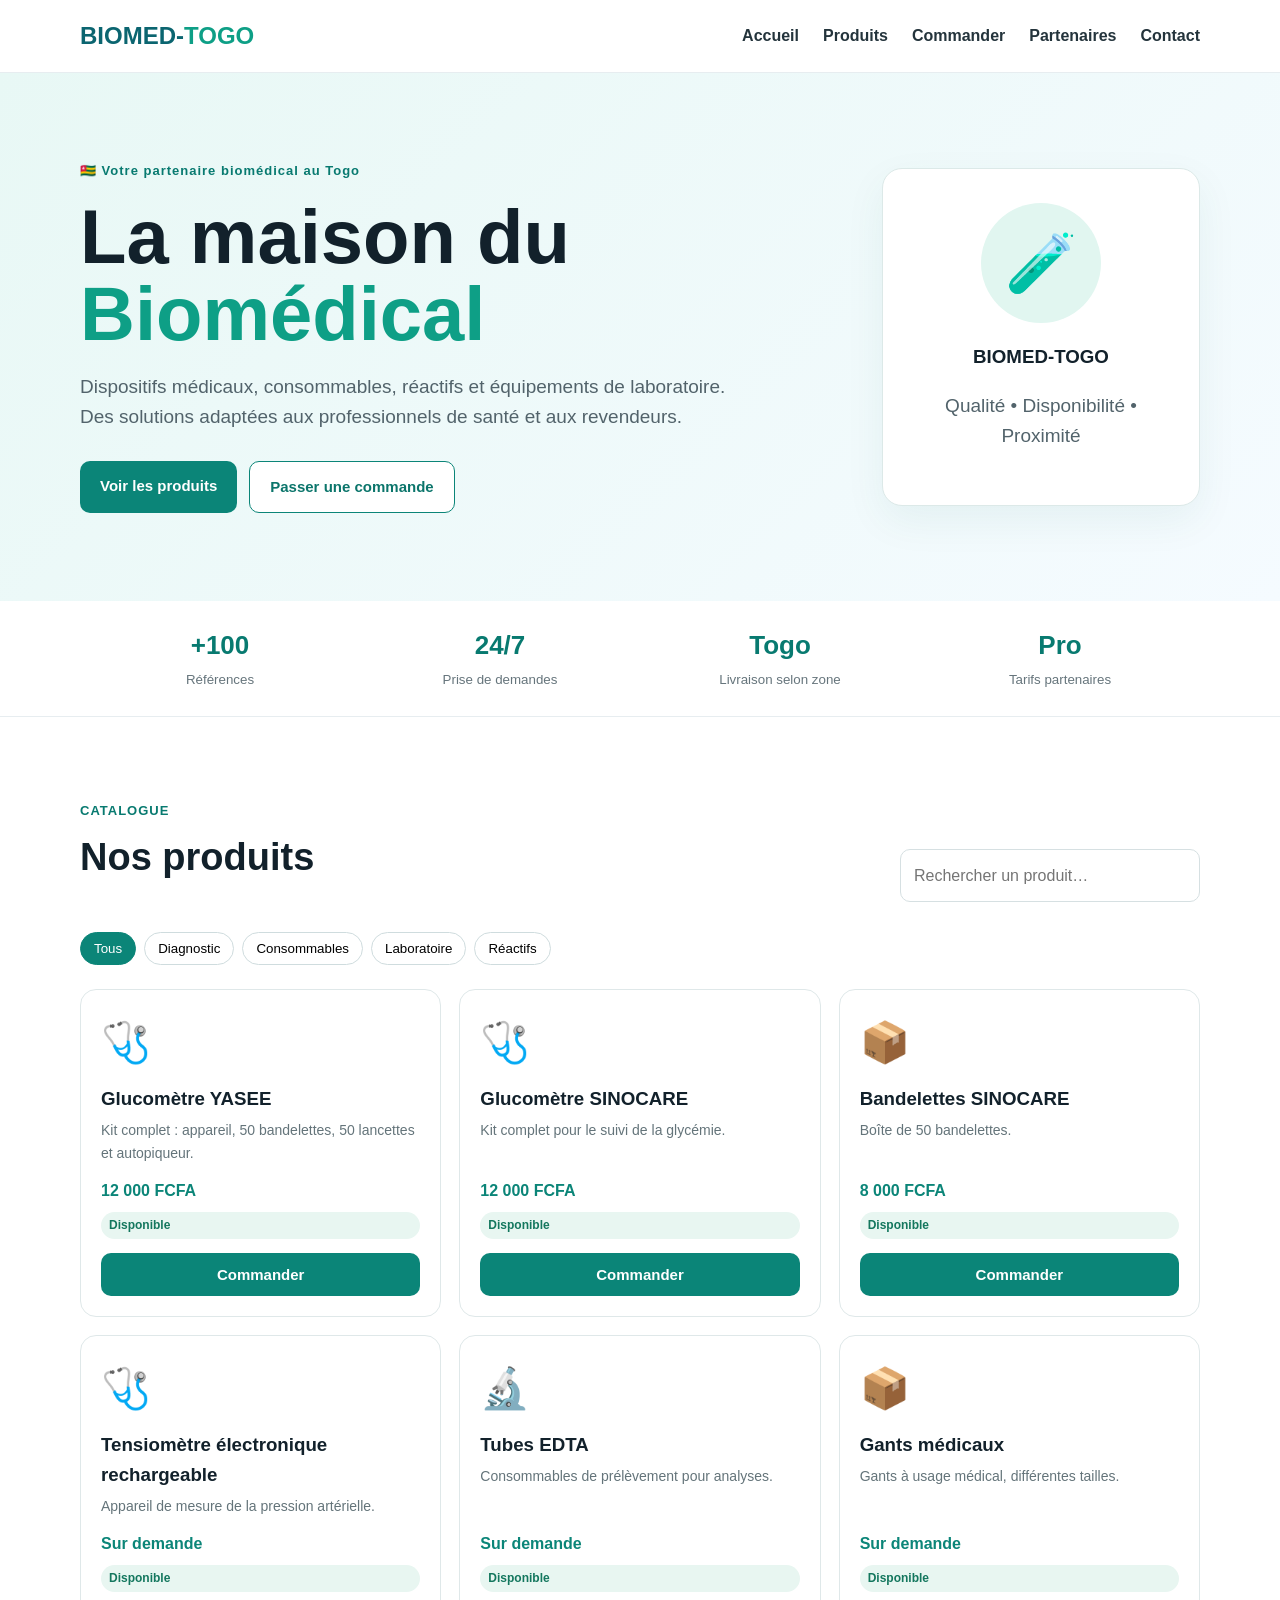
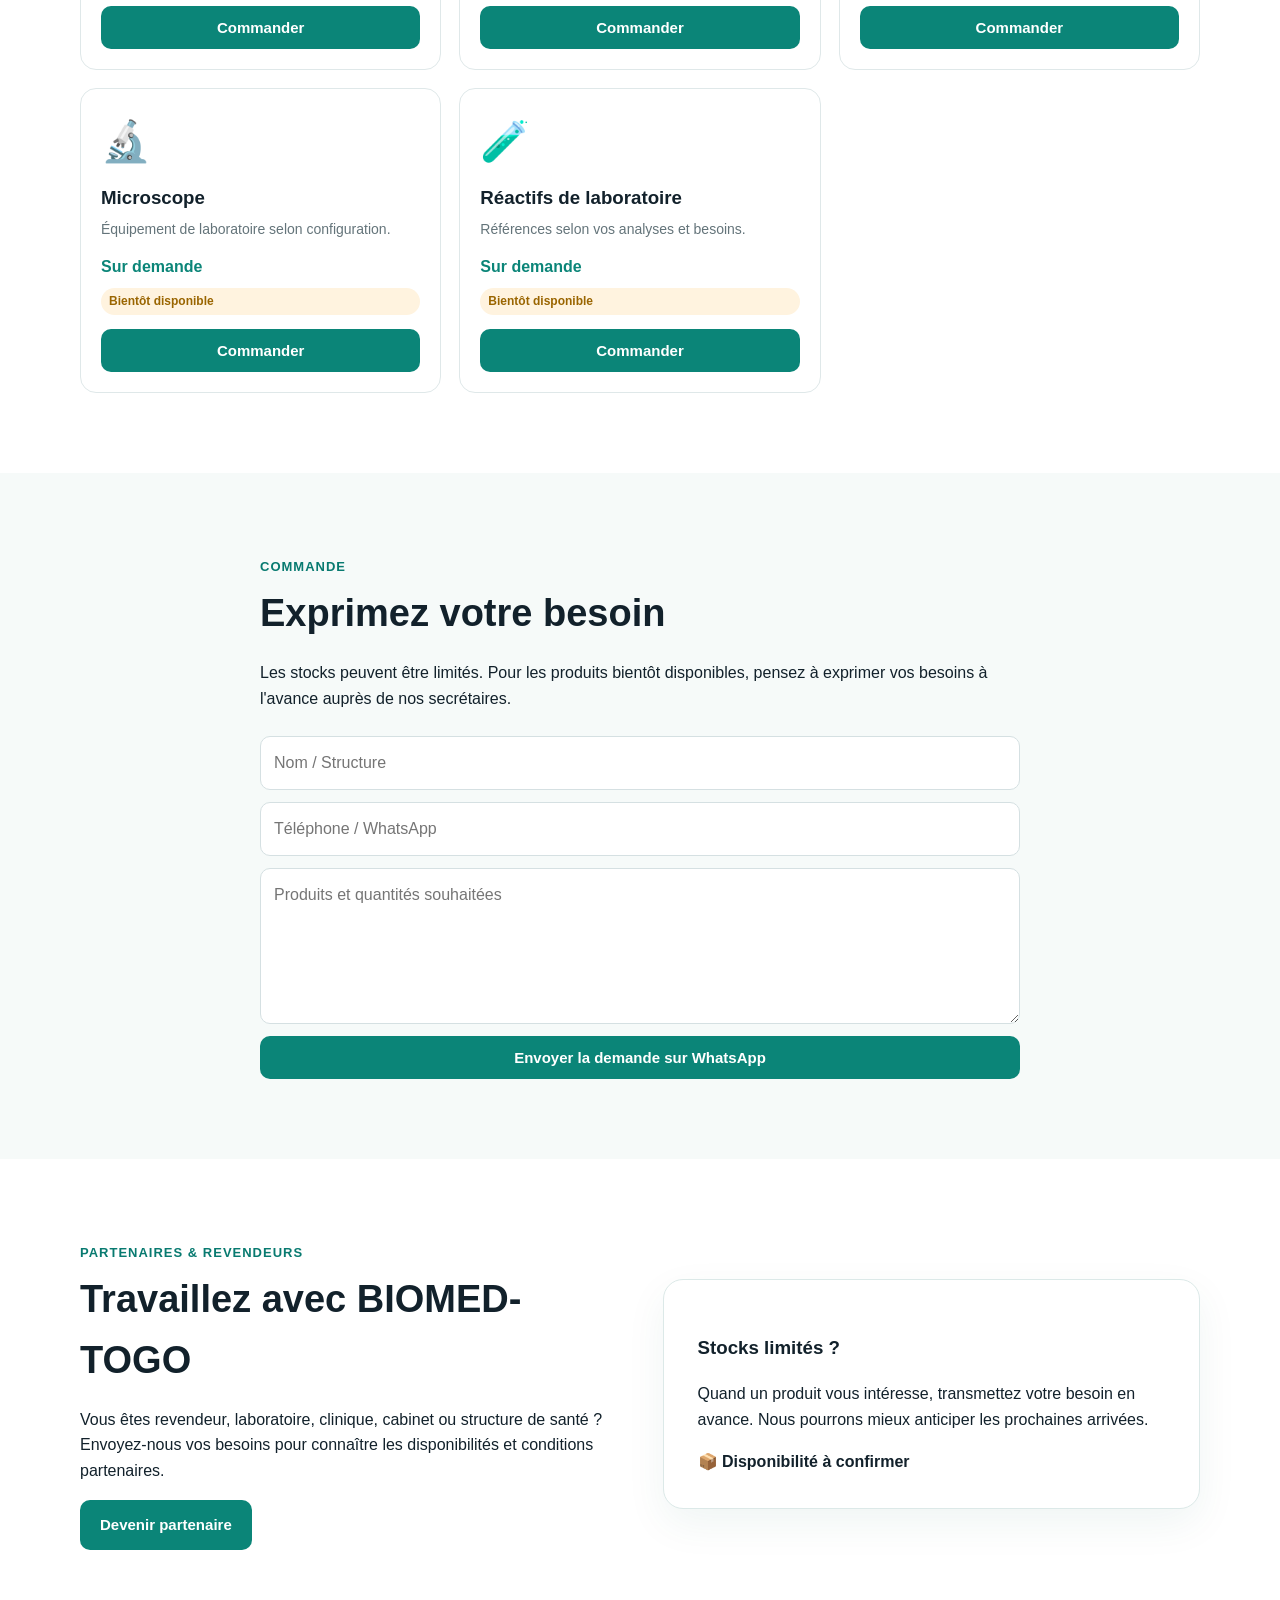
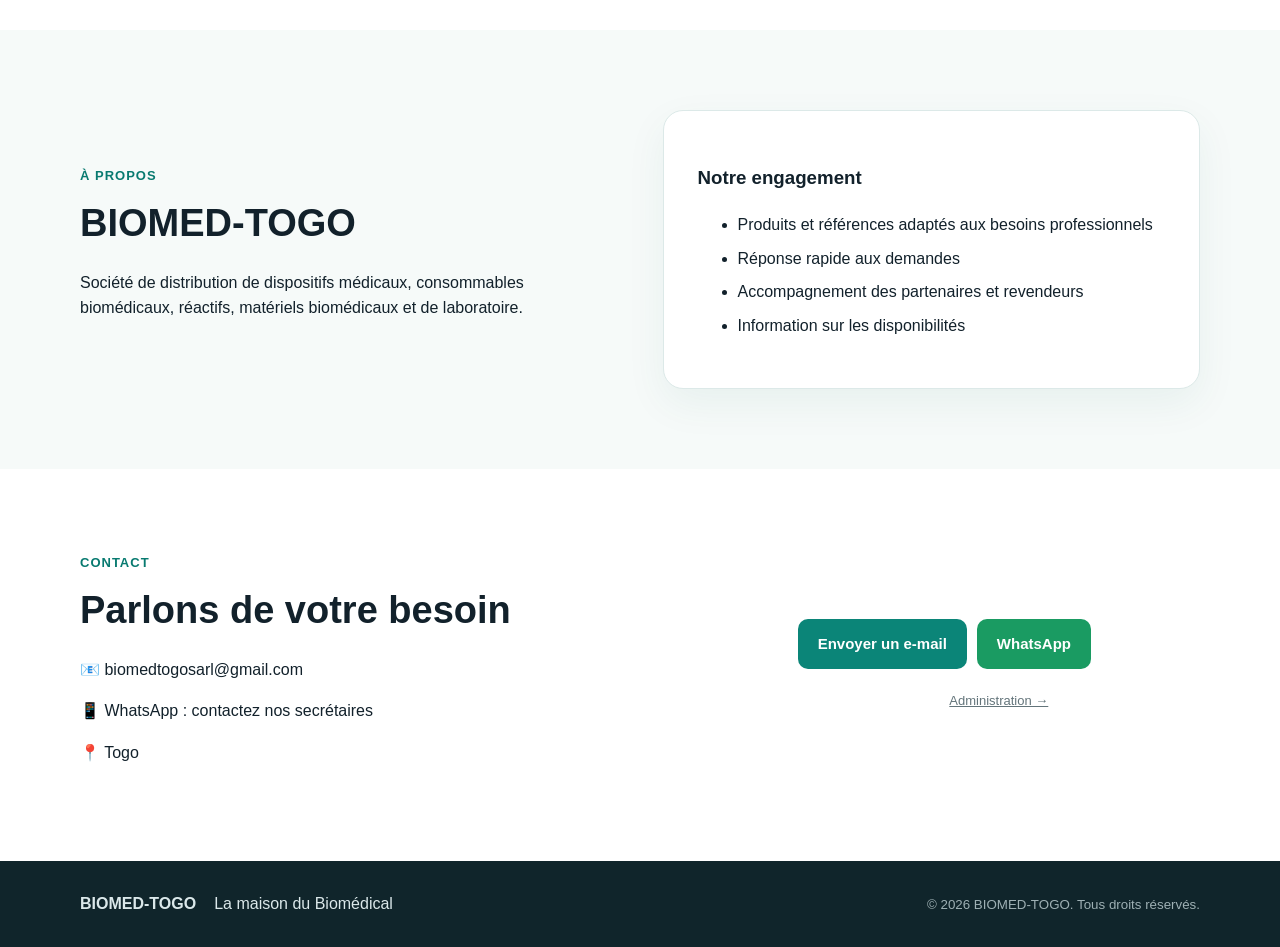
==== index.html @ 3c02e61e "Add files via upload" ====
<!doctype html>
<html lang="fr">
<head>
<meta charset="utf-8"><meta name="viewport" content="width=device-width,initial-scale=1">
<title>BIOMED-TOGO | La maison du Biomédical</title>
<meta name="description" content="BIOMED-TOGO - dispositifs médicaux, consommables biomédicaux, réactifs et matériels de laboratoire au Togo.">
<link rel="stylesheet" href="style.css">
</head>
<body>
<header class="header">
  <div class="container nav">
    <a class="logo" href="#accueil">BIOMED-<span>TOGO</span></a>
    <nav><a href="#accueil">Accueil</a><a href="#produits">Produits</a><a href="#commande">Commander</a><a href="#partenaires">Partenaires</a><a href="#contact">Contact</a></nav>
    <button class="menu" onclick="document.querySelector('nav').classList.toggle('open')">☰</button>
  </div>
</header>

<main>
<section id="accueil" class="hero">
 <div class="container hero-grid">
  <div>
   <div class="badge">🇹🇬 Votre partenaire biomédical au Togo</div>
   <h1>La maison du <span>Biomédical</span></h1>
   <p>Dispositifs médicaux, consommables, réactifs et équipements de laboratoire. Des solutions adaptées aux professionnels de santé et aux revendeurs.</p>
   <div class="actions"><a class="btn primary" href="#produits">Voir les produits</a><a class="btn ghost" href="#commande">Passer une commande</a></div>
  </div>
  <div class="hero-card"><div class="circle">🧪</div><h3>BIOMED-TOGO</h3><p>Qualité • Disponibilité • Proximité</p></div>
 </div>
</section>

<section class="stats"><div class="container stats-grid">
<div><b>+100</b><small>Références</small></div><div><b>24/7</b><small>Prise de demandes</small></div><div><b>Togo</b><small>Livraison selon zone</small></div><div><b>Pro</b><small>Tarifs partenaires</small></div>
</div></section>

<section id="produits" class="section"><div class="container">
<div class="section-head"><div><span class="eyebrow">CATALOGUE</span><h2>Nos produits</h2></div><input id="search" placeholder="Rechercher un produit…" oninput="renderProducts()"></div>
<div id="filters" class="filters"></div><div id="products" class="products"></div>
</div></section>

<section id="commande" class="section alt"><div class="container narrow">
<span class="eyebrow">COMMANDE</span><h2>Exprimez votre besoin</h2>
<p>Les stocks peuvent être limités. Pour les produits bientôt disponibles, pensez à exprimer vos besoins à l'avance auprès de nos secrétaires.</p>
<form id="orderForm">
<input required id="name" placeholder="Nom / Structure">
<input required id="phone" placeholder="Téléphone / WhatsApp">
<textarea required id="items" rows="5" placeholder="Produits et quantités souhaitées"></textarea>
<button class="btn primary" type="submit">Envoyer la demande sur WhatsApp</button>
</form>
</div></section>

<section id="partenaires" class="section"><div class="container two">
<div><span class="eyebrow">PARTENAIRES & REVENDEURS</span><h2>Travaillez avec BIOMED-TOGO</h2><p>Vous êtes revendeur, laboratoire, clinique, cabinet ou structure de santé ? Envoyez-nous vos besoins pour connaître les disponibilités et conditions partenaires.</p><a class="btn primary" href="#commande">Devenir partenaire</a></div>
<div class="info-card"><h3>Stocks limités ?</h3><p>Quand un produit vous intéresse, transmettez votre besoin en avance. Nous pourrons mieux anticiper les prochaines arrivées.</p><strong>📦 Disponibilité à confirmer</strong></div>
</div></section>

<section class="section alt"><div class="container two">
<div><span class="eyebrow">À PROPOS</span><h2>BIOMED-TOGO</h2><p>Société de distribution de dispositifs médicaux, consommables biomédicaux, réactifs, matériels biomédicaux et de laboratoire.</p></div>
<div class="info-card"><h3>Notre engagement</h3><ul><li>Produits et références adaptés aux besoins professionnels</li><li>Réponse rapide aux demandes</li><li>Accompagnement des partenaires et revendeurs</li><li>Information sur les disponibilités</li></ul></div>
</div></section>

<section id="contact" class="section"><div class="container contact">
<div><span class="eyebrow">CONTACT</span><h2>Parlons de votre besoin</h2><p>📧 biomedtogosarl@gmail.com</p><p>📱 WhatsApp : contactez nos secrétaires</p><p>📍 Togo</p></div>
<div class="contact-buttons"><a class="btn primary" href="mailto:biomedtogosarl@gmail.com">Envoyer un e-mail</a><a class="btn whatsapp" href="https://wa.me/22800000000" target="_blank">WhatsApp</a><a class="admin-link" href="admin.html">Administration →</a></div>
</div></section>
</main>
<footer><div class="container"><strong>BIOMED-TOGO</strong><span>La maison du Biomédical</span><small>© 2026 BIOMED-TOGO. Tous droits réservés.</small></div></footer>
<script src="app.js"></script>
</body></html>
---- style.css ----
*{box-sizing:border-box}html{scroll-behavior:smooth}body{margin:0;font-family:Arial,Helvetica,sans-serif;color:#12212b;background:#fff;line-height:1.6}.container{width:min(1120px,92%);margin:auto}.header{position:sticky;top:0;z-index:10;background:#fff;border-bottom:1px solid #e7edf0}.nav{height:72px;display:flex;align-items:center;justify-content:space-between}.logo{font-size:24px;font-weight:900;text-decoration:none;color:#0b6570}.logo span{color:#0e9f86}nav{display:flex;gap:24px}nav a{color:#24343c;text-decoration:none;font-weight:600}.menu{display:none;border:0;background:none;font-size:26px}.hero{background:linear-gradient(135deg,#e8f8f5,#f5fbff);padding:88px 0}.hero-grid{display:grid;grid-template-columns:1.4fr .6fr;gap:60px;align-items:center}.badge,.eyebrow{color:#087a70;font-weight:800;font-size:13px;letter-spacing:1px}.hero h1{font-size:clamp(44px,7vw,76px);line-height:1.02;margin:16px 0}.hero h1 span{color:#0e9f86}.hero p{font-size:19px;max-width:680px;color:#52636b}.actions{display:flex;gap:12px;flex-wrap:wrap;margin-top:28px}.btn{display:inline-block;padding:13px 20px;border-radius:10px;text-decoration:none;border:0;font-weight:800;cursor:pointer;font-size:15px}.primary{background:#0b8578;color:#fff}.ghost{border:1px solid #0b8578;color:#0b756b;background:#fff}.whatsapp{background:#1a9b62;color:#fff}.hero-card,.info-card{background:#fff;border:1px solid #dce9e8;border-radius:20px;padding:34px;box-shadow:0 15px 40px #0a655010}.hero-card{text-align:center}.circle{width:120px;height:120px;margin:auto;border-radius:50%;display:grid;place-items:center;font-size:58px;background:#e1f6f0}.stats{padding:24px 0;border-bottom:1px solid #e7edf0}.stats-grid{display:grid;grid-template-columns:repeat(4,1fr);text-align:center}.stats b{display:block;font-size:26px;color:#087a70}.stats small{color:#66757c}.section{padding:80px 0}.alt{background:#f6faf9}.section h2{font-size:38px;margin:5px 0 14px}.section-head{display:flex;align-items:end;justify-content:space-between;gap:20px;margin-bottom:30px}.section-head input{width:300px;padding:13px;border:1px solid #d6e0e2;border-radius:10px}.filters{display:flex;gap:8px;flex-wrap:wrap;margin-bottom:24px}.filter{border:1px solid #cfdcde;background:#fff;border-radius:999px;padding:8px 13px;cursor:pointer}.filter.active{background:#0b8578;color:#fff;border-color:#0b8578}.products{display:grid;grid-template-columns:repeat(3,1fr);gap:18px}.product{border:1px solid #dfe8e9;border-radius:16px;padding:20px;background:#fff;display:flex;flex-direction:column}.product .icon{font-size:40px}.product h3{margin:10px 0 5px}.product p{margin:0 0 14px;color:#64747a;font-size:14px}.price{font-weight:900;color:#0b8578;margin-top:auto}.status{display:inline-block;font-size:12px;font-weight:800;padding:4px 8px;border-radius:99px;background:#e8f6f1;color:#14775e;margin-top:8px}.soon{background:#fff3df;color:#9a6500}.two{display:grid;grid-template-columns:1fr 1fr;gap:45px;align-items:center}.narrow{max-width:760px}.orderForm,form{display:grid;gap:12px;margin-top:25px}input,textarea{font:inherit;padding:13px;border:1px solid #d5e0e2;border-radius:10px;width:100%}.contact{display:flex;justify-content:space-between;gap:30px;align-items:center}.contact-buttons{display:flex;gap:10px;flex-wrap:wrap}.admin-link{display:block;width:100%;text-align:center;color:#63747a;font-size:13px;margin-top:12px}.info-card li{margin:8px 0}footer{background:#10252b;color:#dbe8ea;padding:30px 0}footer .container{display:flex;gap:18px;align-items:center;flex-wrap:wrap}footer small{margin-left:auto;color:#9eb0b4}@media(max-width:760px){nav{display:none;position:absolute;top:72px;left:0;right:0;background:#fff;padding:20px;flex-direction:column}.open{display:flex}.menu{display:block}.hero{padding:55px 0}.hero-grid,.two{grid-template-columns:1fr}.products{grid-template-columns:1fr}.stats-grid{grid-template-columns:repeat(2,1fr);gap:20px}.section-head,.contact{align-items:flex-start;flex-direction:column}.section-head input{width:100%}footer small{margin-left:0;width:100%}}
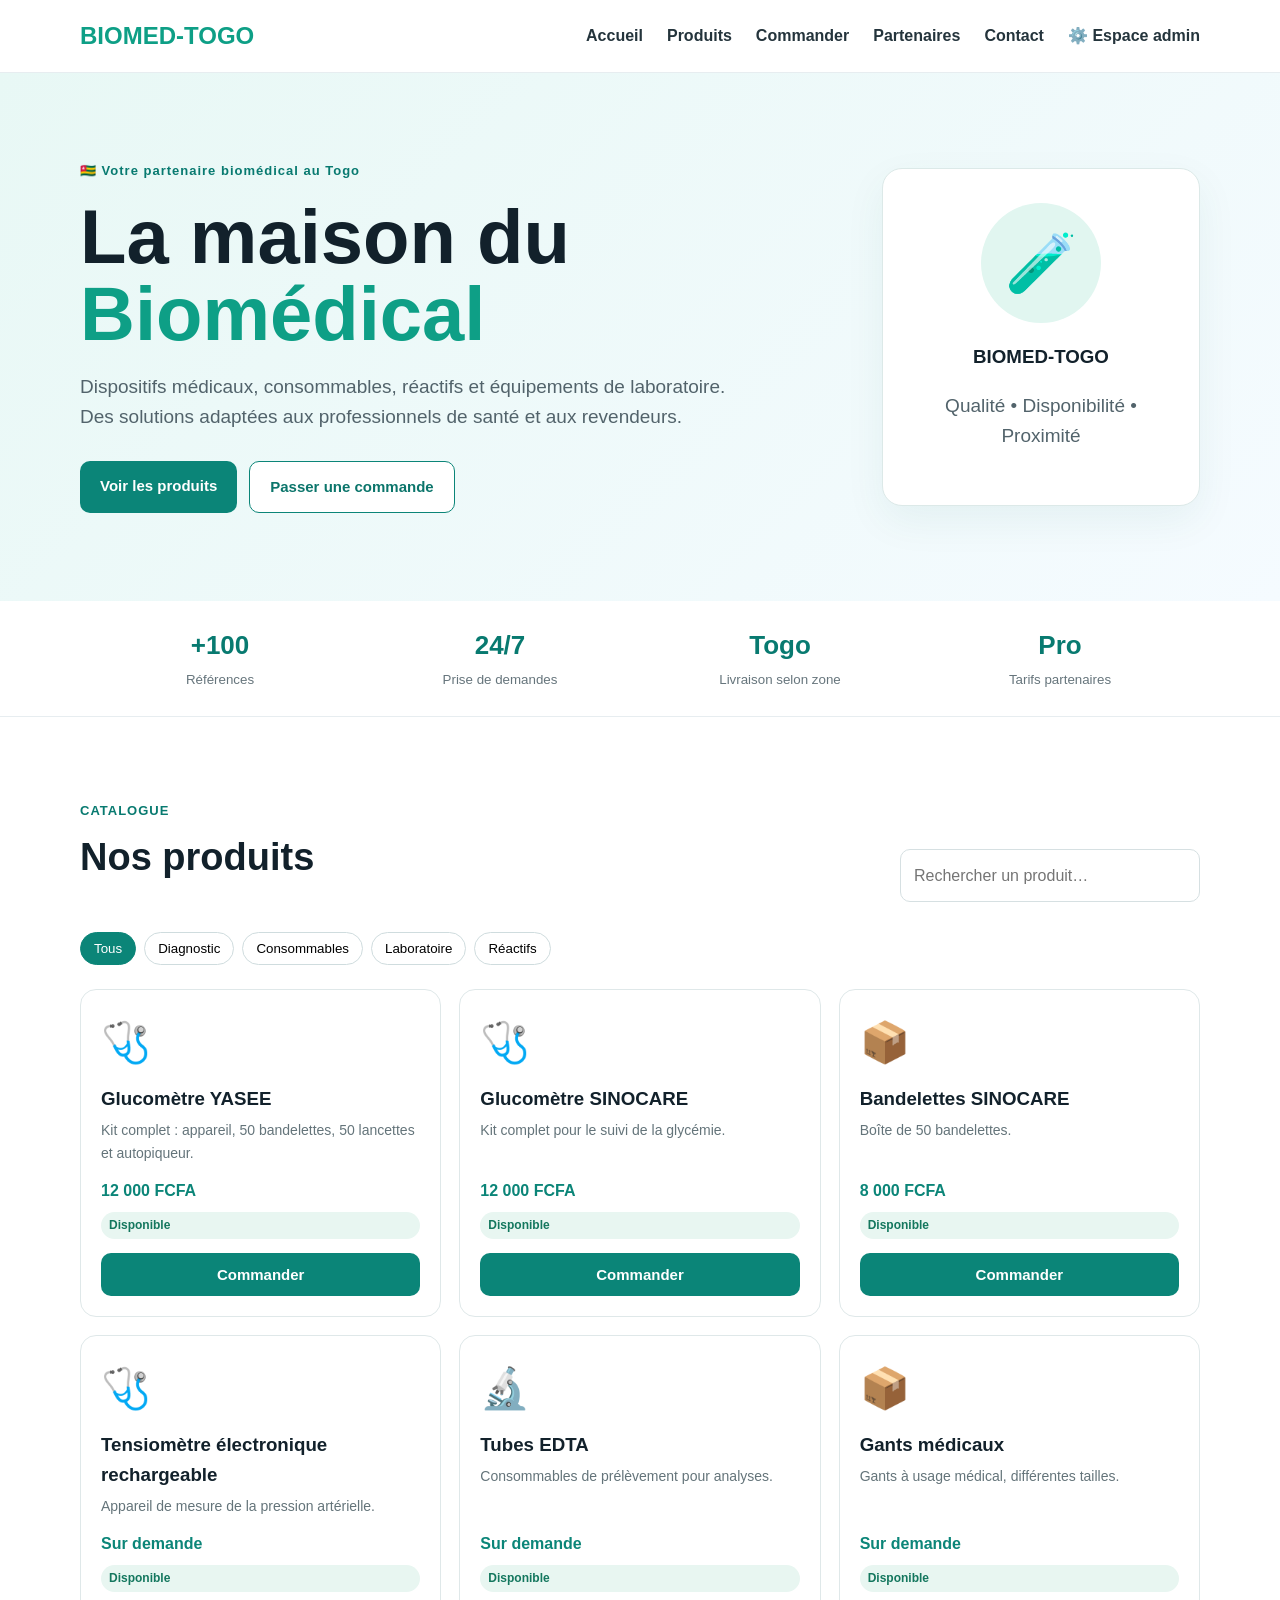
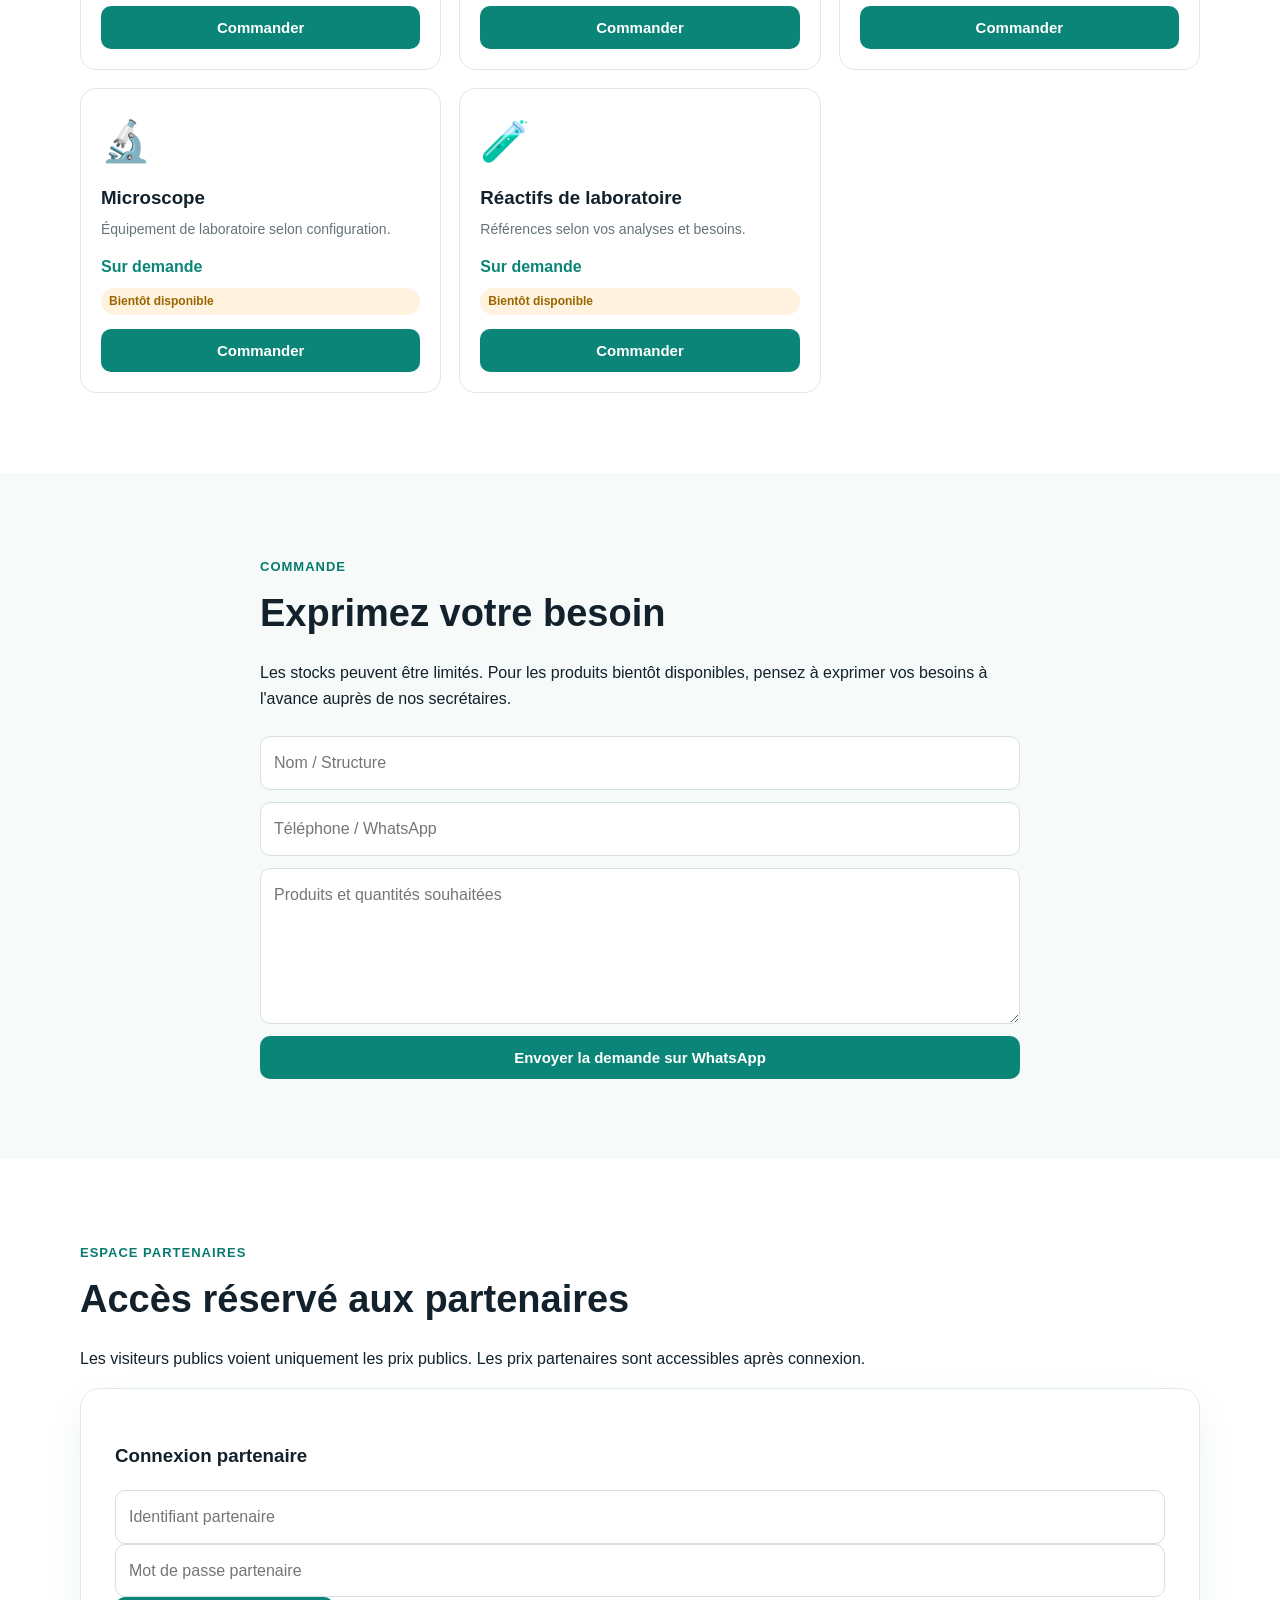
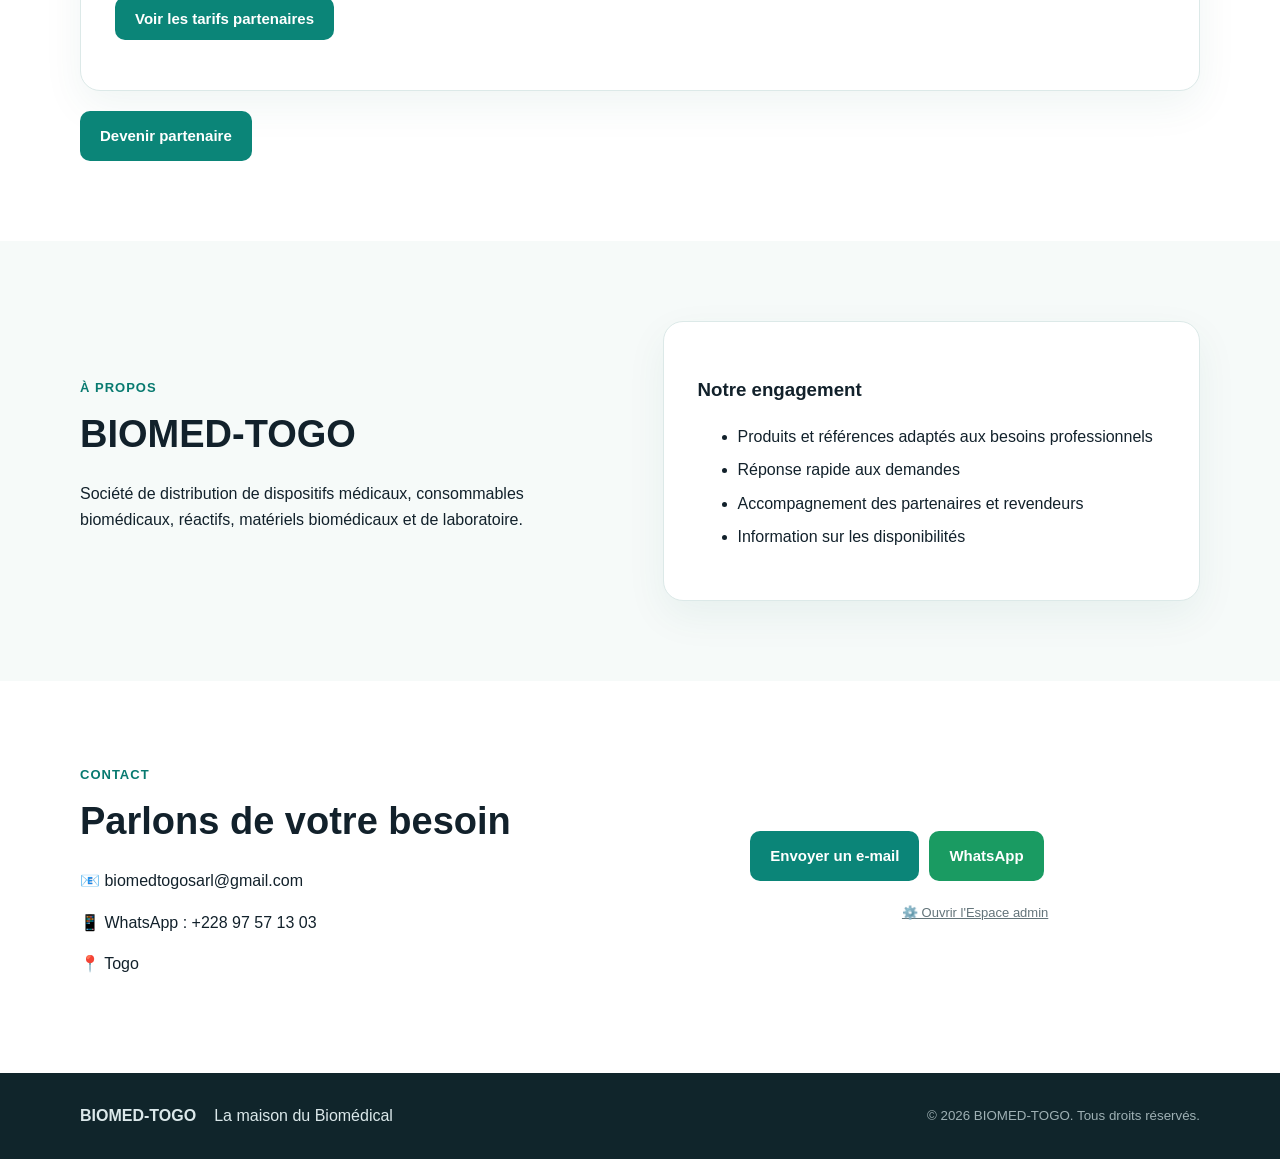
==== commit 9dae7438: "Add files via upload" ====
--- a/index.html
+++ b/index.html
@@ -7,62 +7,21 @@
 <link rel="stylesheet" href="style.css">
 </head>
 <body>
-<header class="header">
-  <div class="container nav">
-    <a class="logo" href="#accueil">BIOMED-<span>TOGO</span></a>
-    <nav><a href="#accueil">Accueil</a><a href="#produits">Produits</a><a href="#commande">Commander</a><a href="#partenaires">Partenaires</a><a href="#contact">Contact</a></nav>
-    <button class="menu" onclick="document.querySelector('nav').classList.toggle('open')">☰</button>
-  </div>
-</header>
-
+<header class="header"><div class="container nav">
+<a class="logo" href="#accueil"><img class="site-logo-img" alt="Logo BIOMED-TOGO"><span class="site-logo-text">BIOMED-<span>TOGO</span></span></a>
+<nav><a href="#accueil">Accueil</a><a href="#produits">Produits</a><a href="#commande">Commander</a><a href="#partenaires">Partenaires</a><a href="#contact">Contact</a><a class="admin-nav" href="admin.html">⚙️ Espace admin</a></nav>
+<button class="menu" onclick="document.querySelector('nav').classList.toggle('open')">☰</button>
+</div></header>
 <main>
-<section id="accueil" class="hero">
- <div class="container hero-grid">
-  <div>
-   <div class="badge">🇹🇬 Votre partenaire biomédical au Togo</div>
-   <h1>La maison du <span>Biomédical</span></h1>
-   <p>Dispositifs médicaux, consommables, réactifs et équipements de laboratoire. Des solutions adaptées aux professionnels de santé et aux revendeurs.</p>
-   <div class="actions"><a class="btn primary" href="#produits">Voir les produits</a><a class="btn ghost" href="#commande">Passer une commande</a></div>
-  </div>
-  <div class="hero-card"><div class="circle">🧪</div><h3>BIOMED-TOGO</h3><p>Qualité • Disponibilité • Proximité</p></div>
- </div>
-</section>
-
-<section class="stats"><div class="container stats-grid">
-<div><b>+100</b><small>Références</small></div><div><b>24/7</b><small>Prise de demandes</small></div><div><b>Togo</b><small>Livraison selon zone</small></div><div><b>Pro</b><small>Tarifs partenaires</small></div>
-</div></section>
-
-<section id="produits" class="section"><div class="container">
-<div class="section-head"><div><span class="eyebrow">CATALOGUE</span><h2>Nos produits</h2></div><input id="search" placeholder="Rechercher un produit…" oninput="renderProducts()"></div>
-<div id="filters" class="filters"></div><div id="products" class="products"></div>
-</div></section>
-
-<section id="commande" class="section alt"><div class="container narrow">
-<span class="eyebrow">COMMANDE</span><h2>Exprimez votre besoin</h2>
-<p>Les stocks peuvent être limités. Pour les produits bientôt disponibles, pensez à exprimer vos besoins à l'avance auprès de nos secrétaires.</p>
-<form id="orderForm">
-<input required id="name" placeholder="Nom / Structure">
-<input required id="phone" placeholder="Téléphone / WhatsApp">
-<textarea required id="items" rows="5" placeholder="Produits et quantités souhaitées"></textarea>
-<button class="btn primary" type="submit">Envoyer la demande sur WhatsApp</button>
-</form>
-</div></section>
-
-<section id="partenaires" class="section"><div class="container two">
-<div><span class="eyebrow">PARTENAIRES & REVENDEURS</span><h2>Travaillez avec BIOMED-TOGO</h2><p>Vous êtes revendeur, laboratoire, clinique, cabinet ou structure de santé ? Envoyez-nous vos besoins pour connaître les disponibilités et conditions partenaires.</p><a class="btn primary" href="#commande">Devenir partenaire</a></div>
-<div class="info-card"><h3>Stocks limités ?</h3><p>Quand un produit vous intéresse, transmettez votre besoin en avance. Nous pourrons mieux anticiper les prochaines arrivées.</p><strong>📦 Disponibilité à confirmer</strong></div>
-</div></section>
-
-<section class="section alt"><div class="container two">
-<div><span class="eyebrow">À PROPOS</span><h2>BIOMED-TOGO</h2><p>Société de distribution de dispositifs médicaux, consommables biomédicaux, réactifs, matériels biomédicaux et de laboratoire.</p></div>
-<div class="info-card"><h3>Notre engagement</h3><ul><li>Produits et références adaptés aux besoins professionnels</li><li>Réponse rapide aux demandes</li><li>Accompagnement des partenaires et revendeurs</li><li>Information sur les disponibilités</li></ul></div>
-</div></section>
-
-<section id="contact" class="section"><div class="container contact">
-<div><span class="eyebrow">CONTACT</span><h2>Parlons de votre besoin</h2><p>📧 biomedtogosarl@gmail.com</p><p>📱 WhatsApp : contactez nos secrétaires</p><p>📍 Togo</p></div>
-<div class="contact-buttons"><a class="btn primary" href="mailto:biomedtogosarl@gmail.com">Envoyer un e-mail</a><a class="btn whatsapp" href="https://wa.me/22800000000" target="_blank">WhatsApp</a><a class="admin-link" href="admin.html">Administration →</a></div>
-</div></section>
-</main>
-<footer><div class="container"><strong>BIOMED-TOGO</strong><span>La maison du Biomédical</span><small>© 2026 BIOMED-TOGO. Tous droits réservés.</small></div></footer>
-<script src="app.js"></script>
-</body></html>+<section id="accueil" class="hero"><div class="container hero-grid"><div>
+<div class="badge">🇹🇬 Votre partenaire biomédical au Togo</div><h1>La maison du <span>Biomédical</span></h1>
+<p>Dispositifs médicaux, consommables, réactifs et équipements de laboratoire. Des solutions adaptées aux professionnels de santé et aux revendeurs.</p>
+<div class="actions"><a class="btn primary" href="#produits">Voir les produits</a><a class="btn ghost" href="#commande">Passer une commande</a></div>
+</div><div class="hero-card"><div class="circle">🧪</div><h3>BIOMED-TOGO</h3><p>Qualité • Disponibilité • Proximité</p></div></div></section>
+<section class="stats"><div class="container stats-grid"><div><b>+100</b><small>Références</small></div><div><b>24/7</b><small>Prise de demandes</small></div><div><b>Togo</b><small>Livraison selon zone</small></div><div><b>Pro</b><small>Tarifs partenaires</small></div></div></section>
+<section id="produits" class="section"><div class="container"><div class="section-head"><div><span class="eyebrow">CATALOGUE</span><h2>Nos produits</h2></div><input id="search" placeholder="Rechercher un produit…" oninput="renderProducts()"></div><div id="filters" class="filters"></div><div id="products" class="products"></div></div></section>
+<section id="commande" class="section alt"><div class="container narrow"><span class="eyebrow">COMMANDE</span><h2>Exprimez votre besoin</h2><p>Les stocks peuvent être limités. Pour les produits bientôt disponibles, pensez à exprimer vos besoins à l'avance auprès de nos secrétaires.</p><form id="orderForm"><input required id="name" placeholder="Nom / Structure"><input required id="phone" placeholder="Téléphone / WhatsApp"><textarea required id="items" rows="5" placeholder="Produits et quantités souhaitées"></textarea><button class="btn primary" type="submit">Envoyer la demande sur WhatsApp</button></form></div></section>
+<section id="partenaires" class="section"><div class="container"><span class="eyebrow">ESPACE PARTENAIRES</span><h2>Accès réservé aux partenaires</h2><p>Les visiteurs publics voient uniquement les prix publics. Les prix partenaires sont accessibles après connexion.</p><div id="partnerLogin" class="info-card partner-login"><h3>Connexion partenaire</h3><input id="partnerUser" placeholder="Identifiant partenaire"><input id="partnerPass" type="password" placeholder="Mot de passe partenaire"><button class="btn primary" onclick="partnerLogin()">Voir les tarifs partenaires</button><p id="partnerMsg" class="small"></p></div><div id="partnerArea" style="display:none"><div id="partnersList" class="partner-grid"></div><div class="info-card partner-prices" style="margin-top:20px"><h3>Tarifs partenaires</h3><p>Prix public et prix partenaire.</p><div class="table-wrap"><table><thead><tr><th>Produit</th><th>Prix public</th><th>Prix partenaire</th></tr></thead><tbody id="partnerPriceRows"></tbody></table></div><button class="btn" onclick="partnerLogout()">Se déconnecter</button></div></div><div style="margin-top:20px"><a class="btn primary" href="#commande">Devenir partenaire</a></div></div></section>
+<section class="section alt"><div class="container two"><div><span class="eyebrow">À PROPOS</span><h2>BIOMED-TOGO</h2><p>Société de distribution de dispositifs médicaux, consommables biomédicaux, réactifs, matériels biomédicaux et de laboratoire.</p></div><div class="info-card"><h3>Notre engagement</h3><ul><li>Produits et références adaptés aux besoins professionnels</li><li>Réponse rapide aux demandes</li><li>Accompagnement des partenaires et revendeurs</li><li>Information sur les disponibilités</li></ul></div></div></section>
+<section id="contact" class="section"><div class="container contact"><div><span class="eyebrow">CONTACT</span><h2>Parlons de votre besoin</h2><p>📧 biomedtogosarl@gmail.com</p><p>📱 WhatsApp : +228 97 57 13 03</p><p>📍 Togo</p></div><div class="contact-buttons"><a class="btn primary" href="mailto:biomedtogosarl@gmail.com">Envoyer un e-mail</a><a class="btn whatsapp" href="https://wa.me/22897571303" target="_blank">WhatsApp</a><a class="admin-link" href="admin.html">⚙️ Ouvrir l'Espace admin</a></div></div></section>
+</main><footer><div class="container"><strong>BIOMED-TOGO</strong><span>La maison du Biomédical</span><small>© 2026 BIOMED-TOGO. Tous droits réservés.</small></div></footer><script src="app.js"></script></body></html>
--- a/style.css
+++ b/style.css
@@ -1 +1,3 @@
-*{box-sizing:border-box}html{scroll-behavior:smooth}body{margin:0;font-family:Arial,Helvetica,sans-serif;color:#12212b;background:#fff;line-height:1.6}.container{width:min(1120px,92%);margin:auto}.header{position:sticky;top:0;z-index:10;background:#fff;border-bottom:1px solid #e7edf0}.nav{height:72px;display:flex;align-items:center;justify-content:space-between}.logo{font-size:24px;font-weight:900;text-decoration:none;color:#0b6570}.logo span{color:#0e9f86}nav{display:flex;gap:24px}nav a{color:#24343c;text-decoration:none;font-weight:600}.menu{display:none;border:0;background:none;font-size:26px}.hero{background:linear-gradient(135deg,#e8f8f5,#f5fbff);padding:88px 0}.hero-grid{display:grid;grid-template-columns:1.4fr .6fr;gap:60px;align-items:center}.badge,.eyebrow{color:#087a70;font-weight:800;font-size:13px;letter-spacing:1px}.hero h1{font-size:clamp(44px,7vw,76px);line-height:1.02;margin:16px 0}.hero h1 span{color:#0e9f86}.hero p{font-size:19px;max-width:680px;color:#52636b}.actions{display:flex;gap:12px;flex-wrap:wrap;margin-top:28px}.btn{display:inline-block;padding:13px 20px;border-radius:10px;text-decoration:none;border:0;font-weight:800;cursor:pointer;font-size:15px}.primary{background:#0b8578;color:#fff}.ghost{border:1px solid #0b8578;color:#0b756b;background:#fff}.whatsapp{background:#1a9b62;color:#fff}.hero-card,.info-card{background:#fff;border:1px solid #dce9e8;border-radius:20px;padding:34px;box-shadow:0 15px 40px #0a655010}.hero-card{text-align:center}.circle{width:120px;height:120px;margin:auto;border-radius:50%;display:grid;place-items:center;font-size:58px;background:#e1f6f0}.stats{padding:24px 0;border-bottom:1px solid #e7edf0}.stats-grid{display:grid;grid-template-columns:repeat(4,1fr);text-align:center}.stats b{display:block;font-size:26px;color:#087a70}.stats small{color:#66757c}.section{padding:80px 0}.alt{background:#f6faf9}.section h2{font-size:38px;margin:5px 0 14px}.section-head{display:flex;align-items:end;justify-content:space-between;gap:20px;margin-bottom:30px}.section-head input{width:300px;padding:13px;border:1px solid #d6e0e2;border-radius:10px}.filters{display:flex;gap:8px;flex-wrap:wrap;margin-bottom:24px}.filter{border:1px solid #cfdcde;background:#fff;border-radius:999px;padding:8px 13px;cursor:pointer}.filter.active{background:#0b8578;color:#fff;border-color:#0b8578}.products{display:grid;grid-template-columns:repeat(3,1fr);gap:18px}.product{border:1px solid #dfe8e9;border-radius:16px;padding:20px;background:#fff;display:flex;flex-direction:column}.product .icon{font-size:40px}.product h3{margin:10px 0 5px}.product p{margin:0 0 14px;color:#64747a;font-size:14px}.price{font-weight:900;color:#0b8578;margin-top:auto}.status{display:inline-block;font-size:12px;font-weight:800;padding:4px 8px;border-radius:99px;background:#e8f6f1;color:#14775e;margin-top:8px}.soon{background:#fff3df;color:#9a6500}.two{display:grid;grid-template-columns:1fr 1fr;gap:45px;align-items:center}.narrow{max-width:760px}.orderForm,form{display:grid;gap:12px;margin-top:25px}input,textarea{font:inherit;padding:13px;border:1px solid #d5e0e2;border-radius:10px;width:100%}.contact{display:flex;justify-content:space-between;gap:30px;align-items:center}.contact-buttons{display:flex;gap:10px;flex-wrap:wrap}.admin-link{display:block;width:100%;text-align:center;color:#63747a;font-size:13px;margin-top:12px}.info-card li{margin:8px 0}footer{background:#10252b;color:#dbe8ea;padding:30px 0}footer .container{display:flex;gap:18px;align-items:center;flex-wrap:wrap}footer small{margin-left:auto;color:#9eb0b4}@media(max-width:760px){nav{display:none;position:absolute;top:72px;left:0;right:0;background:#fff;padding:20px;flex-direction:column}.open{display:flex}.menu{display:block}.hero{padding:55px 0}.hero-grid,.two{grid-template-columns:1fr}.products{grid-template-columns:1fr}.stats-grid{grid-template-columns:repeat(2,1fr);gap:20px}.section-head,.contact{align-items:flex-start;flex-direction:column}.section-head input{width:100%}footer small{margin-left:0;width:100%}}+*{box-sizing:border-box}html{scroll-behavior:smooth}body{margin:0;font-family:Arial,Helvetica,sans-serif;color:#12212b;background:#fff;line-height:1.6}.container{width:min(1120px,92%);margin:auto}.header{position:sticky;top:0;z-index:10;background:#fff;border-bottom:1px solid #e7edf0}.nav{height:72px;display:flex;align-items:center;justify-content:space-between}.logo{font-size:24px;font-weight:900;text-decoration:none;color:#0b6570}.logo span{color:#0e9f86}nav{display:flex;gap:24px}nav a{color:#24343c;text-decoration:none;font-weight:600}.menu{display:none;border:0;background:none;font-size:26px}.hero{background:linear-gradient(135deg,#e8f8f5,#f5fbff);padding:88px 0}.hero-grid{display:grid;grid-template-columns:1.4fr .6fr;gap:60px;align-items:center}.badge,.eyebrow{color:#087a70;font-weight:800;font-size:13px;letter-spacing:1px}.hero h1{font-size:clamp(44px,7vw,76px);line-height:1.02;margin:16px 0}.hero h1 span{color:#0e9f86}.hero p{font-size:19px;max-width:680px;color:#52636b}.actions{display:flex;gap:12px;flex-wrap:wrap;margin-top:28px}.btn{display:inline-block;padding:13px 20px;border-radius:10px;text-decoration:none;border:0;font-weight:800;cursor:pointer;font-size:15px}.primary{background:#0b8578;color:#fff}.ghost{border:1px solid #0b8578;color:#0b756b;background:#fff}.whatsapp{background:#1a9b62;color:#fff}.hero-card,.info-card{background:#fff;border:1px solid #dce9e8;border-radius:20px;padding:34px;box-shadow:0 15px 40px #0a655010}.hero-card{text-align:center}.circle{width:120px;height:120px;margin:auto;border-radius:50%;display:grid;place-items:center;font-size:58px;background:#e1f6f0}.stats{padding:24px 0;border-bottom:1px solid #e7edf0}.stats-grid{display:grid;grid-template-columns:repeat(4,1fr);text-align:center}.stats b{display:block;font-size:26px;color:#087a70}.stats small{color:#66757c}.section{padding:80px 0}.alt{background:#f6faf9}.section h2{font-size:38px;margin:5px 0 14px}.section-head{display:flex;align-items:end;justify-content:space-between;gap:20px;margin-bottom:30px}.section-head input{width:300px;padding:13px;border:1px solid #d6e0e2;border-radius:10px}.filters{display:flex;gap:8px;flex-wrap:wrap;margin-bottom:24px}.filter{border:1px solid #cfdcde;background:#fff;border-radius:999px;padding:8px 13px;cursor:pointer}.filter.active{background:#0b8578;color:#fff;border-color:#0b8578}.products{display:grid;grid-template-columns:repeat(3,1fr);gap:18px}.product{border:1px solid #dfe8e9;border-radius:16px;padding:20px;background:#fff;display:flex;flex-direction:column}.product .icon{font-size:40px}.product h3{margin:10px 0 5px}.product p{margin:0 0 14px;color:#64747a;font-size:14px}.price{font-weight:900;color:#0b8578;margin-top:auto}.status{display:inline-block;font-size:12px;font-weight:800;padding:4px 8px;border-radius:99px;background:#e8f6f1;color:#14775e;margin-top:8px}.soon{background:#fff3df;color:#9a6500}.two{display:grid;grid-template-columns:1fr 1fr;gap:45px;align-items:center}.narrow{max-width:760px}.orderForm,form{display:grid;gap:12px;margin-top:25px}input,textarea{font:inherit;padding:13px;border:1px solid #d5e0e2;border-radius:10px;width:100%}.contact{display:flex;justify-content:space-between;gap:30px;align-items:center}.contact-buttons{display:flex;gap:10px;flex-wrap:wrap}.admin-link{display:block;width:100%;text-align:center;color:#63747a;font-size:13px;margin-top:12px}.info-card li{margin:8px 0}footer{background:#10252b;color:#dbe8ea;padding:30px 0}footer .container{display:flex;gap:18px;align-items:center;flex-wrap:wrap}footer small{margin-left:auto;color:#9eb0b4}@media(max-width:760px){nav{display:none;position:absolute;top:72px;left:0;right:0;background:#fff;padding:20px;flex-direction:column}.open{display:flex}.menu{display:block}.hero{padding:55px 0}.hero-grid,.two{grid-template-columns:1fr}.products{grid-template-columns:1fr}.stats-grid{grid-template-columns:repeat(2,1fr);gap:20px}.section-head,.contact{align-items:flex-start;flex-direction:column}.section-head input{width:100%}footer small{margin-left:0;width:100%}}.site-logo-img{max-height:44px;max-width:150px;object-fit:contain;border-radius:8px;vertical-align:middle}.admin-nav{font-weight:800}.product-image{width:100%;height:170px;object-fit:contain;border-radius:14px;background:#f4f7f6;margin-bottom:10px}.partner-grid{display:grid;grid-template-columns:repeat(auto-fit,minmax(220px,1fr));gap:18px;margin-top:20px}.partner-card{text-align:center}.partner-logo{max-width:150px;max-height:90px;object-fit:contain;margin:0 auto 12px;border-radius:10px}
+
+.table-wrap{overflow-x:auto}.partner-prices{margin-top:20px}.partner-prices table{width:100%;border-collapse:collapse}.partner-prices th,.partner-prices td{padding:10px;border-bottom:1px solid #e5e7eb;text-align:left}.partner-prices th{font-weight:700}.partner-prices td:nth-child(2),.partner-prices td:nth-child(3){white-space:nowrap}
